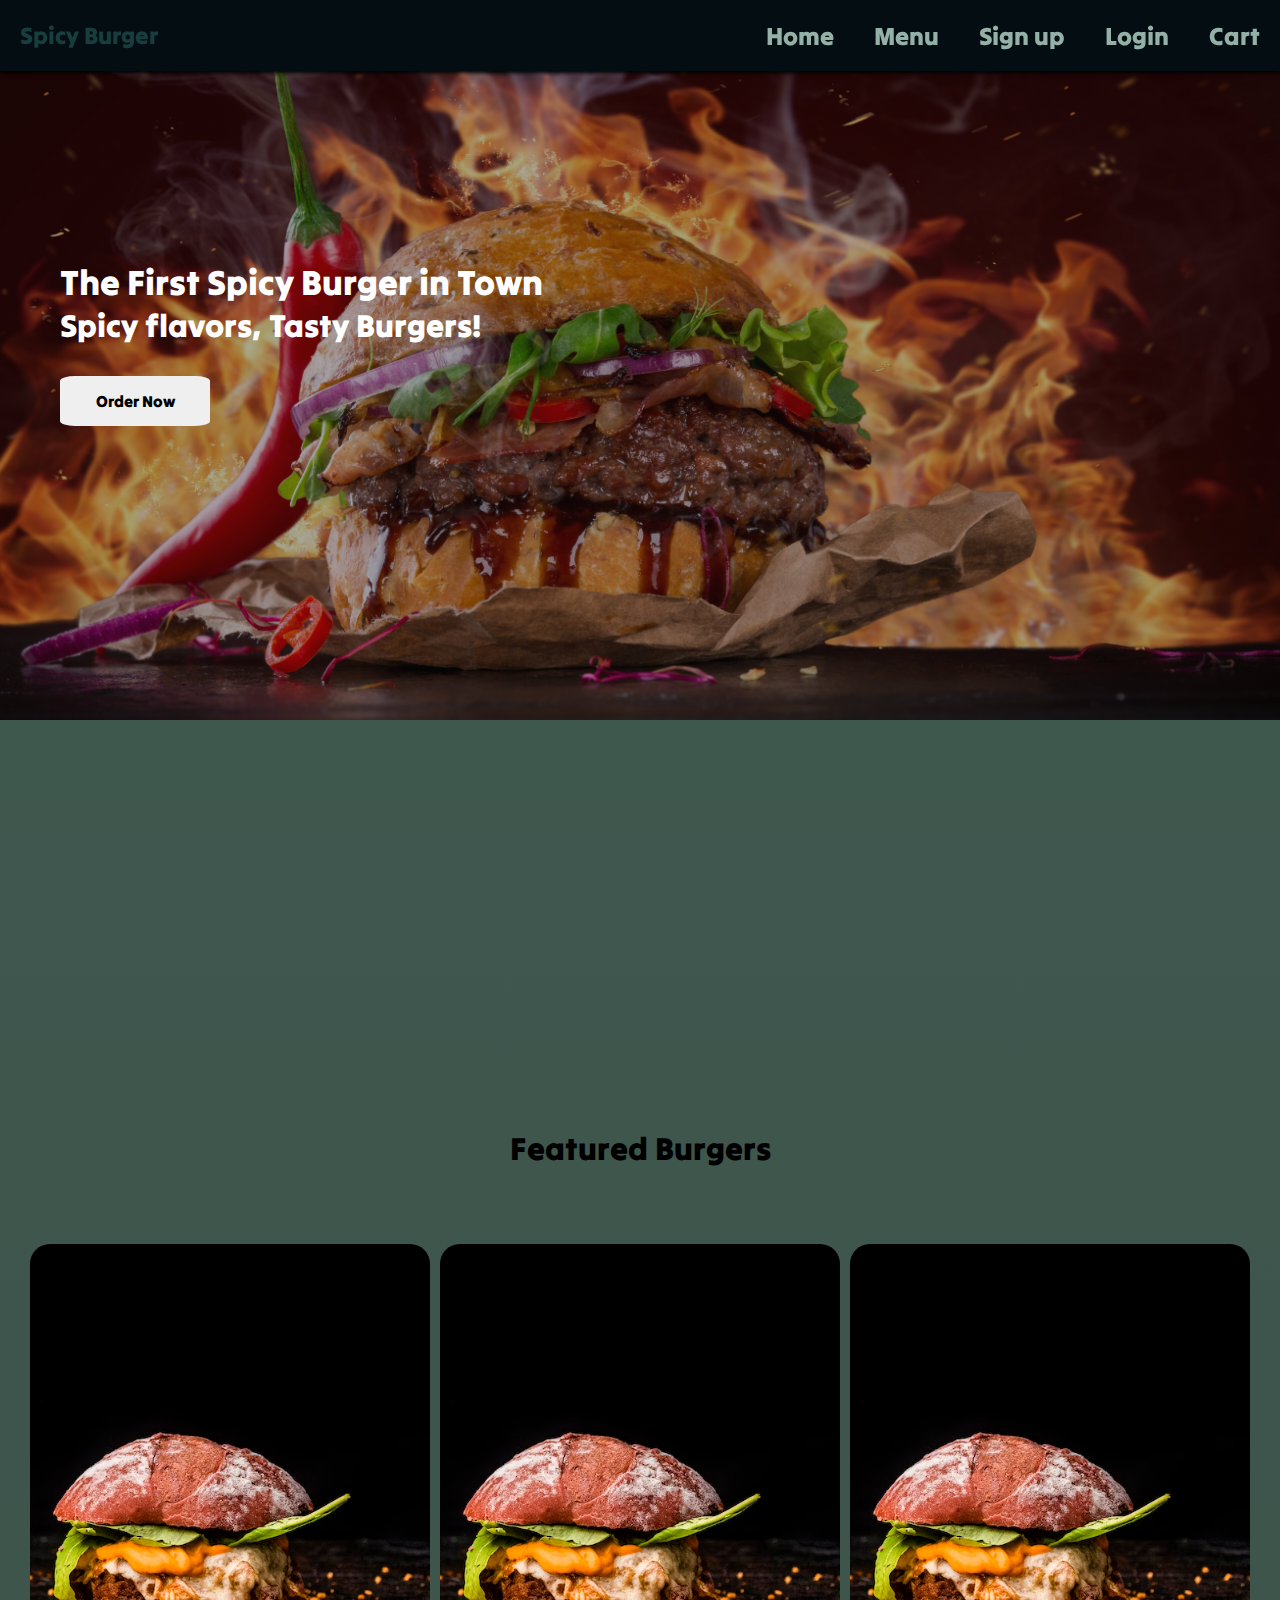
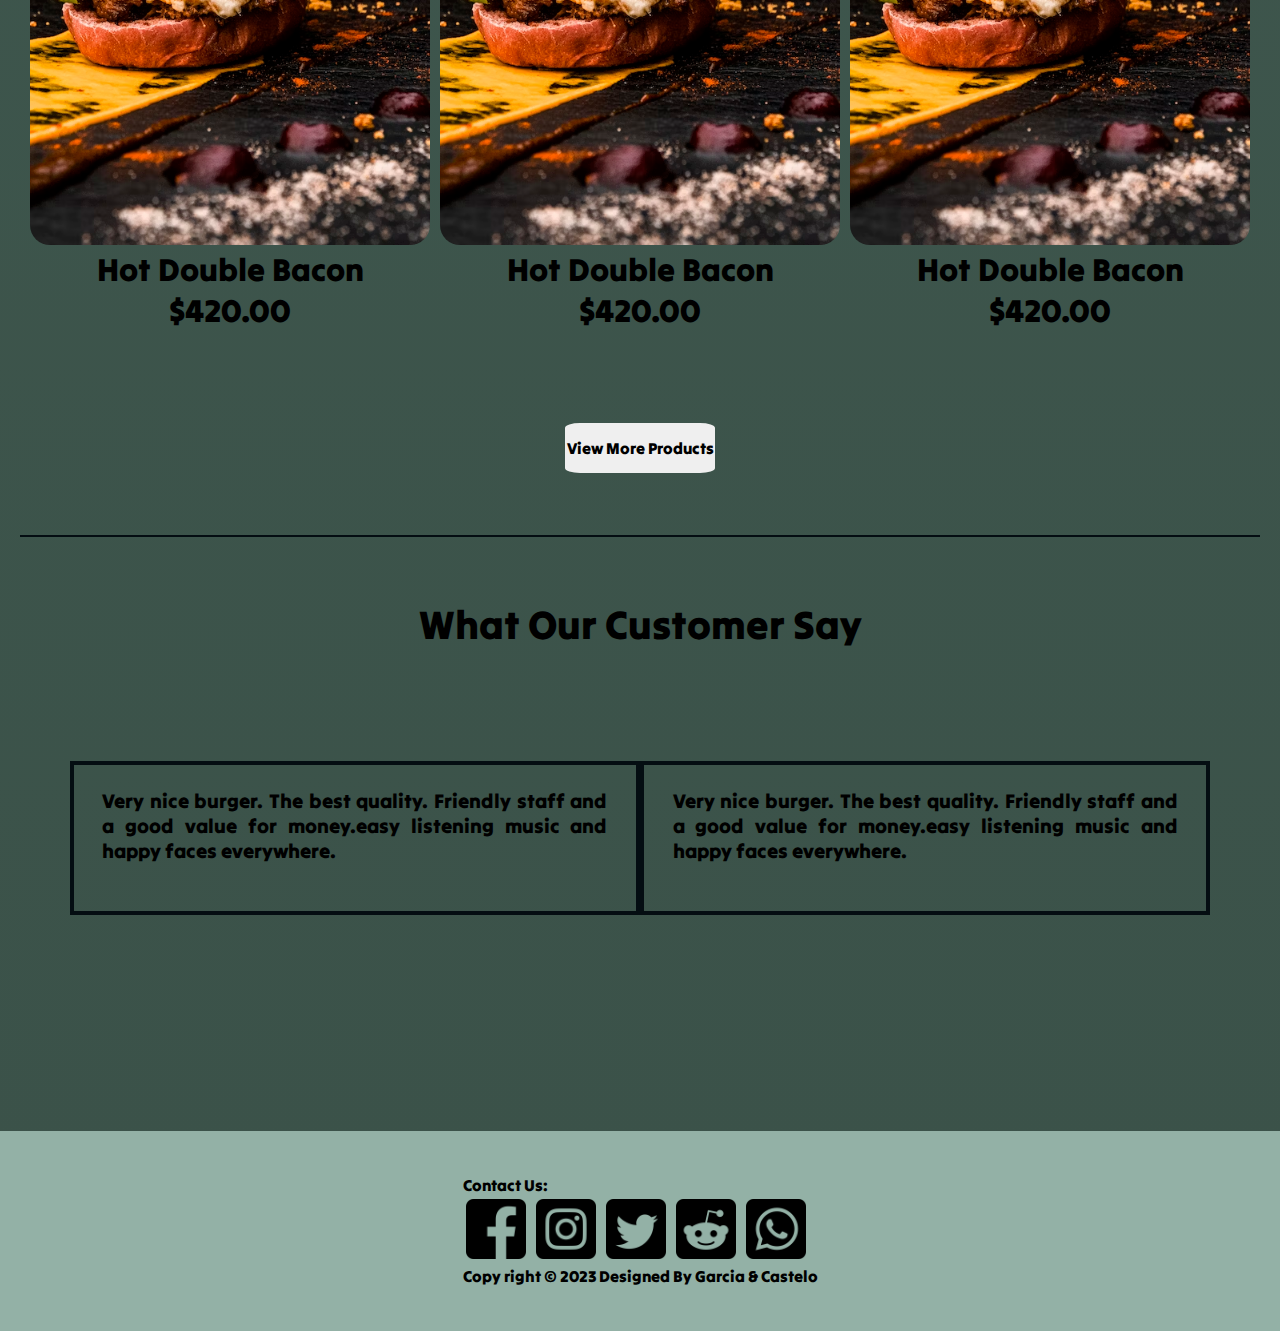
==== index.html @ d3bd5672 "Add files via upload" ====
<!DOCTYPE html>
<html lang="en">
<head>
    <meta charset="UTF-8">
    <meta name="viewport" content="width=device-width, initial-scale=1.0">
    <title>Document</title>
    <link rel="stylesheet" href="custom.css">
    <link rel="stylesheet" href="<link rel="preconnect" href="https://fonts.googleapis.com">
    <link rel="preconnect" href="https://fonts.gstatic.com" crossorigin>
    <link href="https://fonts.googleapis.com/css2?family=Roboto+Condensed:ital,wght@0,300;0,400;0,700;1,700&family=Roboto:wght@100;300;400;500;700&family=Tilt+Warp&display=swap" rel="stylesheet">
</head>
<body>
    <header >
        <nav>
            <a class="logo"  href=""> Spicy Burger</a>
            <ul>
                <li><a href="">Home</a></li>
                <li><a href="">Menu</a></li>
                <li><a href="">Sign up</a></li>
                <li><a href="">Login</a></li>
                <li><a href="">Cart</a></li>
            </ul>
        </nav>
    </header>
    <main>
        <section id="banner">
            <div class="banner-image">
                <h2>The First Spicy Burger in Town</h2>
                <p id="btitle">Spicy flavors, Tasty Burgers!</p>
                <button class="btn-order"><a href="">Order Now</a></button>
            </div>

        </section>

        <section>
            <h1 id="Feat">Featured Burgers</h1>
            
            <div class="banner1">
                <div>
                    <img src="./img/spicy-borgir.png" id="pic1">
                    <h4 id="feat-text">Hot Double Bacon</h4>
                    <h4 id="feat-text">$420.00</h4>
                </div>
                <div>
                    <img src="./img/spicy-borgir.png" id="pic1">
                    <h4 id="feat-text">Hot Double Bacon</h4>
                    <h4 id="feat-text">$420.00</h4>
                </div>
                <div>
                    <img src="./img/spicy-borgir.png" id="pic1">
                    <h4 id="feat-text">Hot Double Bacon</h4>
                    <h4 id="feat-text">$420.00</h4>
                </div>
            </div>
            <div class="btn2">
                <button class="btn-product"><a href="">View More Products</a></button>
            </div>

        </section>
        <div class="fborder">
            <div class="fborder2">
            </div>
        </div>
        <section >
            <h1 id="fback">What Our Customer Say</h1>
            <div class="fb">
                <div>
                    <p id="fb1">Very nice burger. The best quality. Friendly staff and a good value for money.easy listening music and happy faces everywhere.</p>
                </div>
                
                <div>
                    <p id="fb1">Very nice burger. The best quality. Friendly staff and a good value for money.easy listening music and happy faces everywhere.</p>
                </div>
            </div>
        </section>
       
    </main>
   <footer>
    <div class="border1">
        <div>
            <h3>Contact Us:</h3>
            <a href=""><img src="./img/fbicon.png" id="pic2" alt=""></a>
            <a href=""><img src="./img/instagram.png" id="pic2" alt=""></a>
            <a href=""><img src="./img/twitter.png" id="pic2" alt=""></a>
            <a href=""><img src="./img/reddit.png" id="pic2"></a>
            <a href=""><img src="./img/viber.png" id="pic2" alt=""></a>
            <p>Copy right © 2023 Designed By Garcia & Castelo </p>
        </div>
        </div>
    </div>
   </footer>
</body>
</html>
---- custom.css ----
*{
    font-family: 'Roboto', sans-serif;
    font-family: 'Roboto Condensed', sans-serif;
    font-family: 'Tilt Warp', cursive;
    padding: 0;
    margin: 0;
   
    font-size: 1em;
}

#btitle {
    font-size: 2em;
}

body{
    background-color: #5C8374;
    background-image: linear-gradient(rgba(14, 13, 13, 0.356),rgba(11, 11, 11, 0.411)),url('./img/hot-spicy-burger-ys2.jpg');
    height: 100%;
    width: auto;
    background-size: contain;
    background-repeat: no-repeat;
    
}

nav{
    display: flex;
    justify-content: space-between;
    align-items: center;
    box-shadow: 0 2px 4px black;
    position: fixed;
    width: 100%;
    background-color: #040D12;
}

nav ul {
    display: flex;
    list-style: none;

}

nav a{
    padding:0 20px;
    text-decoration: none;
    color: #93B1A6;
    font-size: 25px;
    transition: ease 1s;

}

nav a:hover{
    
    color: #183D3D;
}

.logo, .logo:hover{
    font-size: 1.5em;
    border: none;
    padding: 20px;
    
}

main {
    padding: 20px;
}

section#banner{
    height: calc(100vh - 66px)
}

div.banner-image{
    
    display: flex;
    align-items: flex-start;
    flex-direction: column;
    justify-content: center;
    padding: 40px;
    margin-top: 200px;

}


div.banner-image h2{
    color:#fff;
    font-size: 2.2em;
}

div.banner-image p{
    color:#fff;
    font: 2.2em;
    font-weight: 600;
}

div.banner-image p span{
    color: beige;
    font-weight: 600;
}

.btn-order{
    width: 150px;
    height: 50px;
    margin-top: 30px;
    border: none;
    border-radius: 10%;
}

.btn-order a{
    text-decoration: none;
    color: black;
}

.btn-order:hover{
    border: 3px solid ghostwhite;
}

#pic1{
    border-radius: 20px;
    width: 400px;

}

div.banner1{
    display: flex;
    align-items: center;
    justify-content: space-evenly;

    
}
#Feat{
    font-size: 2em;
    text-align: center;
    padding: 6%;
}
#feat-text{
    
   font-size: 2em;
   text-align: center;
    }

.fb{
    height: 300px;
    width: auto;
    font-size: 20px;
    display: flex;
    text-align: justify;
    padding: 4%;
}
#fb1{
    border: 4px solid #040D12;
    height: 100px;
    padding: 4% 5%;
}


.btn2{
    display: flex;
    justify-content: center;
    padding: 5% 5%;
}
.btn-product{
    width: 150px;
    height: 50px;
    margin-top: 30px;
    border: none;
    border-radius: 10%;
}

.btn-product a{
    text-decoration: none;
    color: black;
   
}

.btn-product:hover{
    border: 3px solid ghostwhite;
    color: #93B1A6;
}

.fborder{
    display: flex;
    justify-content: center;
   

}
.fborder2 {
    background-color: #040D12;
    width: 100%;
    height: 2px;
    display: flex;
}
#fback{
    padding: 5%;
    font-size: 40px;
    display: flex;
    justify-content: center;
}

.border1{
    background-color: #93B1A6;
    display: flex;
    justify-content: center;
    align-items: center;
    width: 100%;
    height: 200px;
    
}
#pic2{
    height: 60px;
    width: 60px;
    margin: 1%;
}
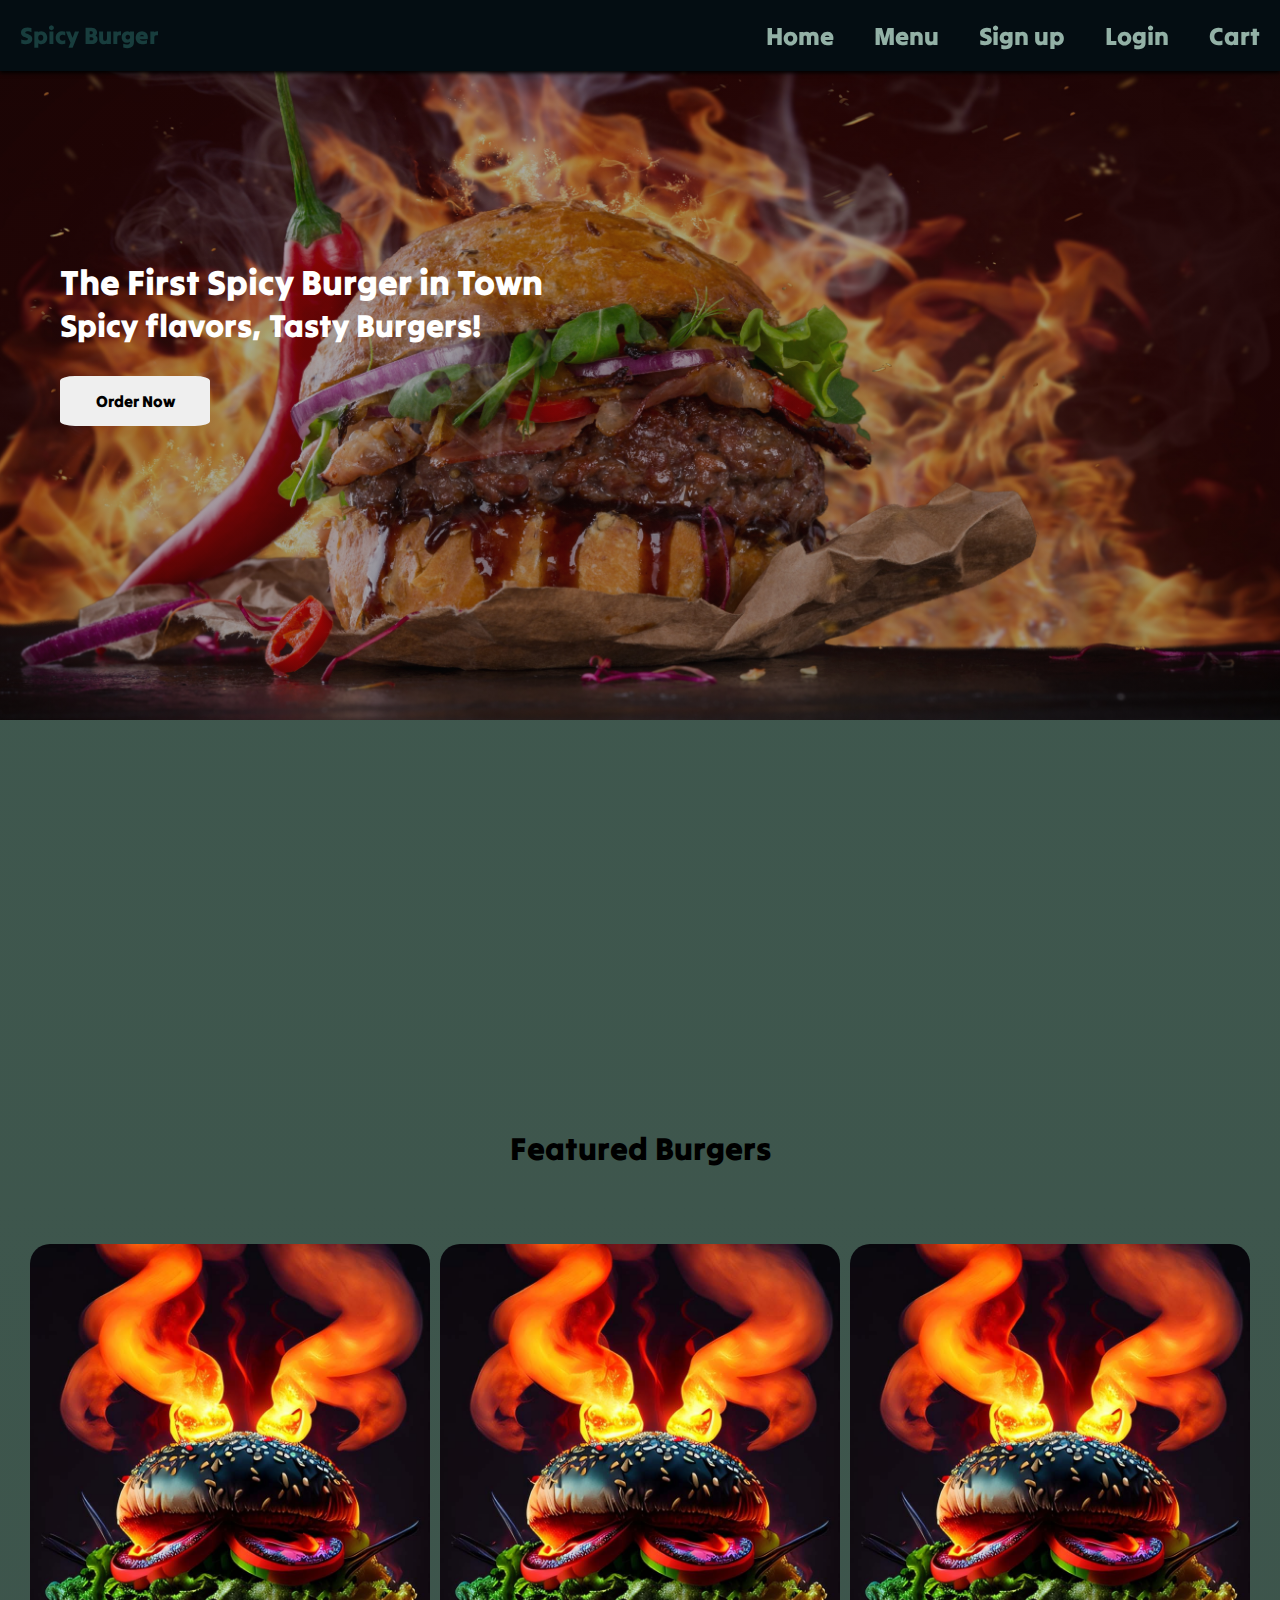
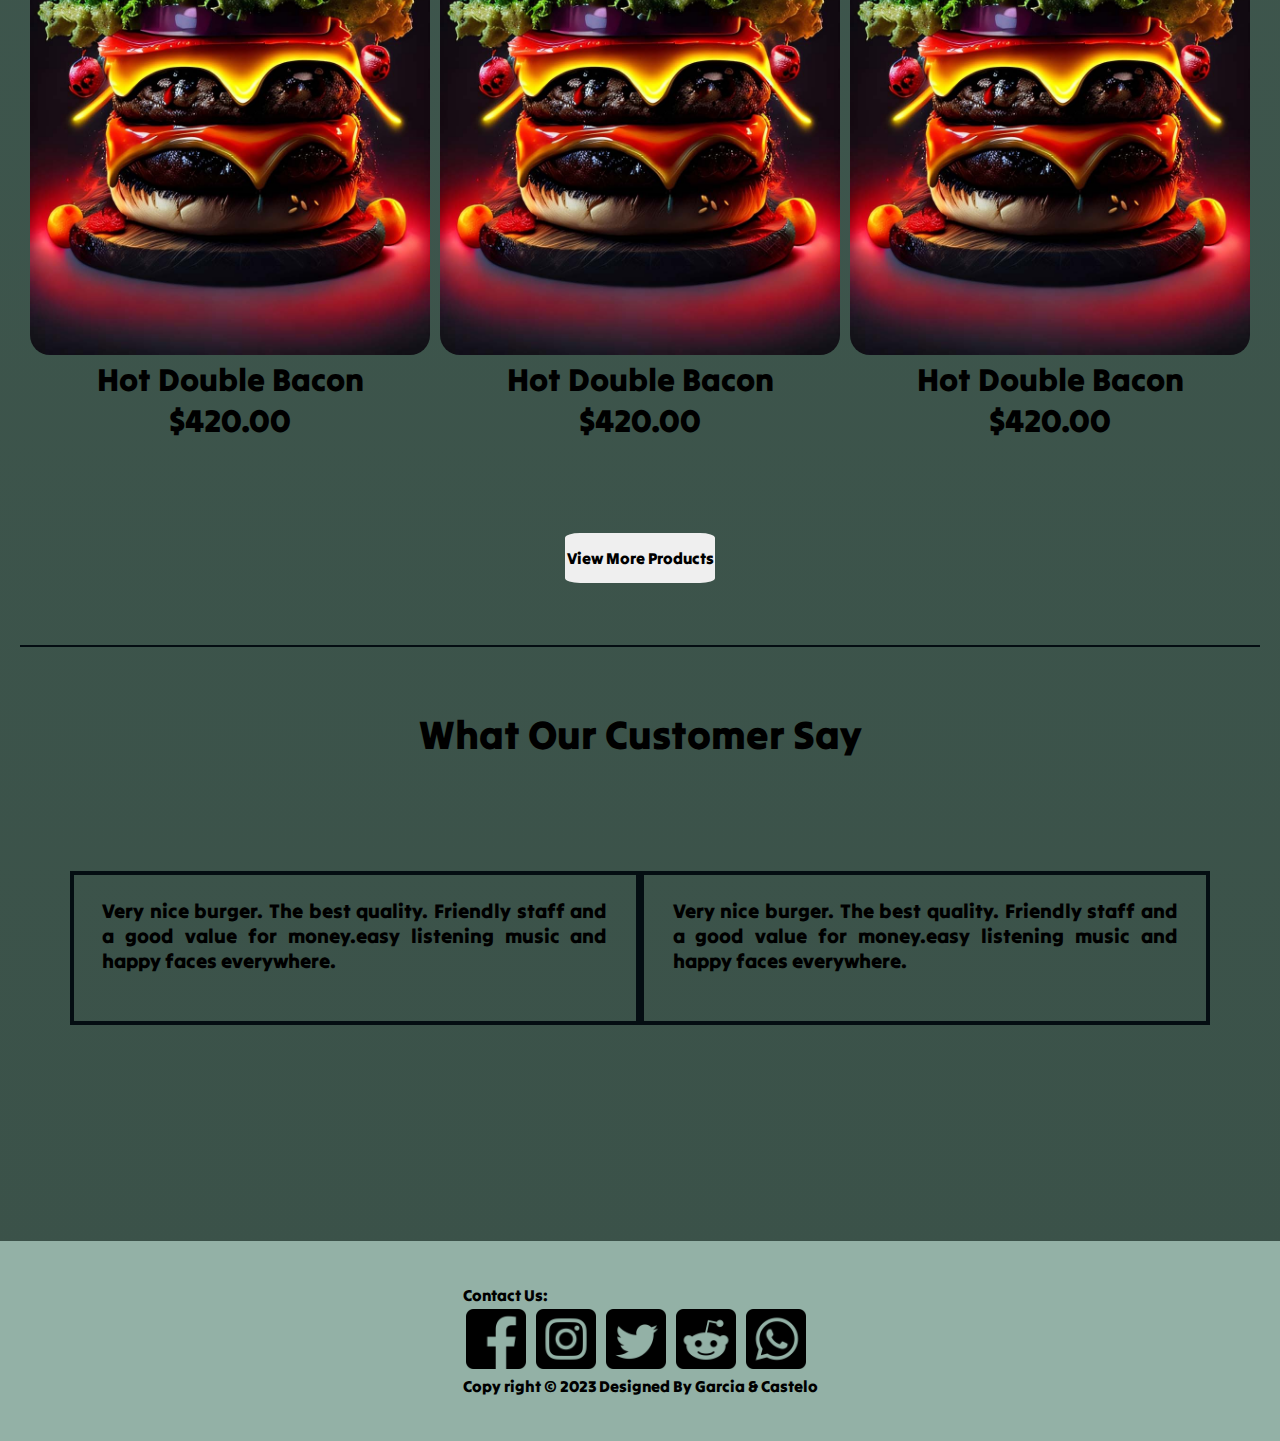
==== commit bf96a683: "Add files via upload" ====
--- a/index.html
+++ b/index.html
@@ -37,17 +37,17 @@
             
             <div class="banner1">
                 <div>
-                    <img src="./img/spicy-borgir.png" id="pic1">
+                    <img src="./img/6448a64f2044e.jpg" id="pic1">
                     <h4 id="feat-text">Hot Double Bacon</h4>
                     <h4 id="feat-text">$420.00</h4>
                 </div>
                 <div>
-                    <img src="./img/spicy-borgir.png" id="pic1">
+                    <img src="./img/6448a64f2044e.jpg" id="pic1">
                     <h4 id="feat-text">Hot Double Bacon</h4>
                     <h4 id="feat-text">$420.00</h4>
                 </div>
                 <div>
-                    <img src="./img/spicy-borgir.png" id="pic1">
+                    <img src="./img/6448a64f2044e.jpg" id="pic1">
                     <h4 id="feat-text">Hot Double Bacon</h4>
                     <h4 id="feat-text">$420.00</h4>
                 </div>
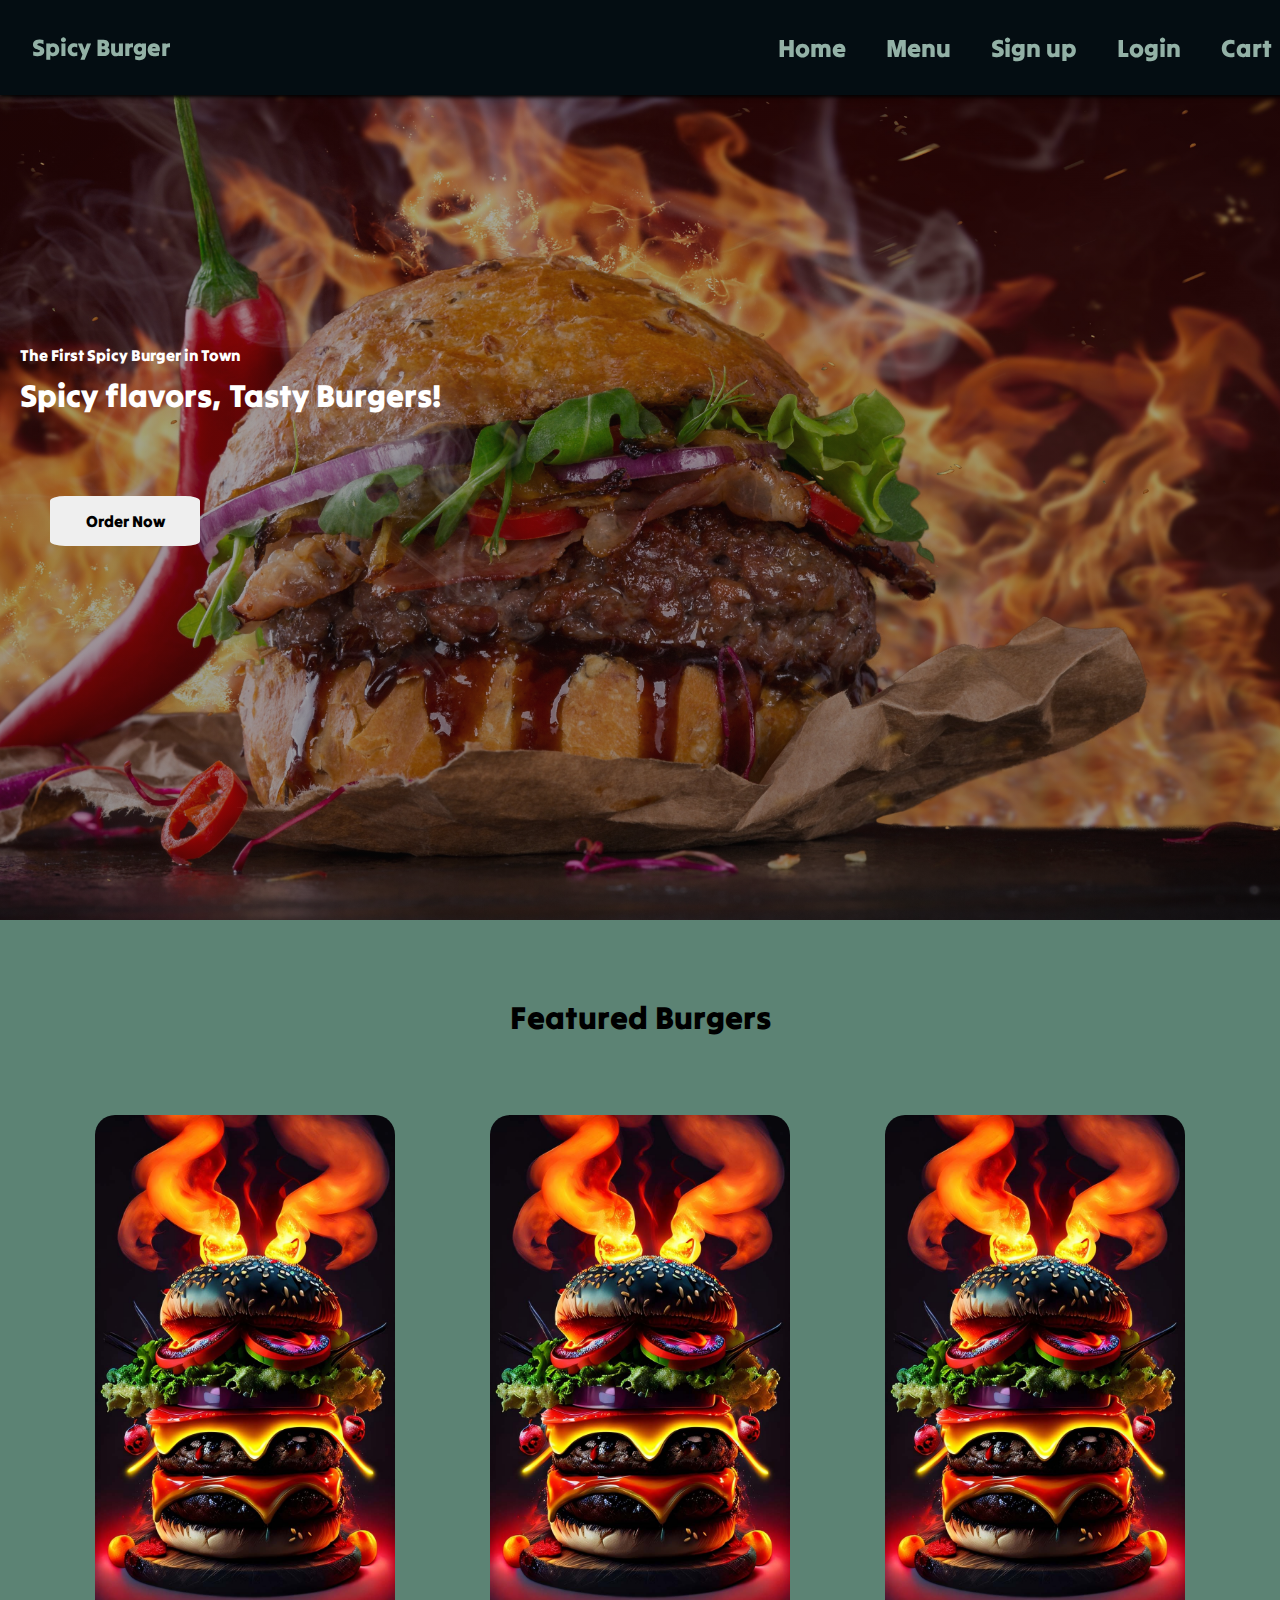
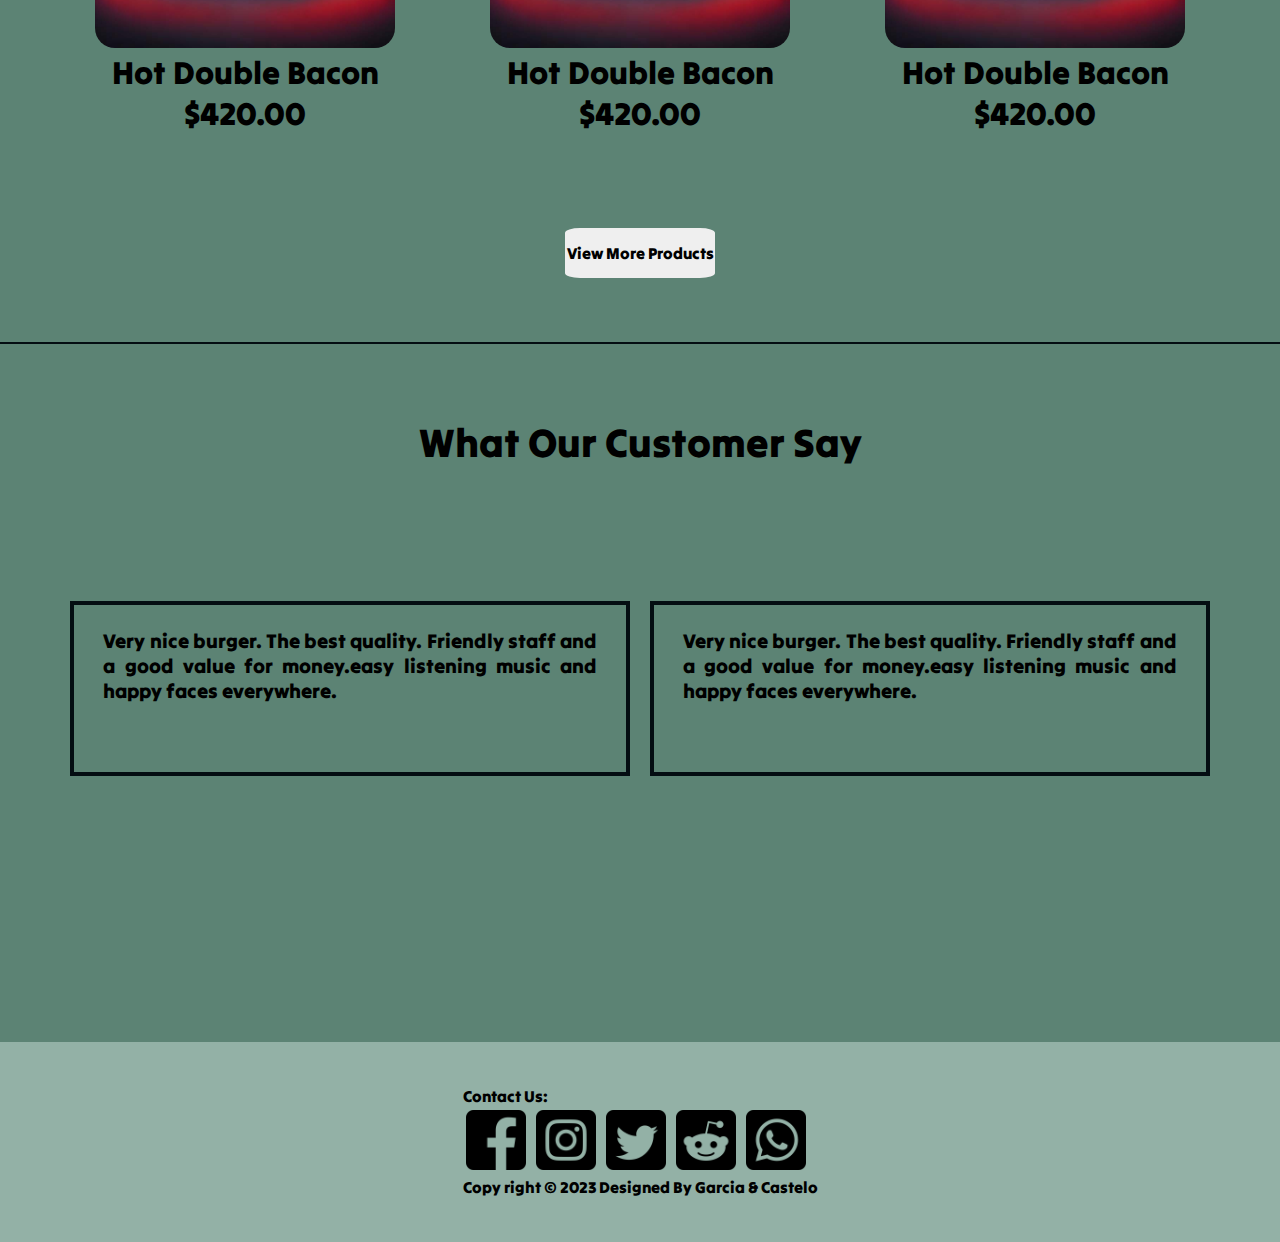
==== commit 82ac7569: "Add files via upload" ====
--- a/index.html
+++ b/index.html
@@ -5,13 +5,15 @@
     <meta name="viewport" content="width=device-width, initial-scale=1.0">
     <title>Document</title>
     <link rel="stylesheet" href="custom.css">
-    <link rel="stylesheet" href="<link rel="preconnect" href="https://fonts.googleapis.com">
+    <link rel="preconnect" href="https://fonts.googleapis.com">
     <link rel="preconnect" href="https://fonts.gstatic.com" crossorigin>
     <link href="https://fonts.googleapis.com/css2?family=Roboto+Condensed:ital,wght@0,300;0,400;0,700;1,700&family=Roboto:wght@100;300;400;500;700&family=Tilt+Warp&display=swap" rel="stylesheet">
+    <link rel="stylesheet" href="https://cdnjs.cloudflare.com/ajax/libs/font-awesome/4.7.0/css/font-awesome.min.css">
+    
 </head>
 <body>
     <header >
-        <nav>
+        <nav class="nav-bar">
             <a class="logo"  href=""> Spicy Burger</a>
             <ul>
                 <li><a href="">Home</a></li>
@@ -19,14 +21,28 @@
                 <li><a href="">Sign up</a></li>
                 <li><a href="">Login</a></li>
                 <li><a href="">Cart</a></li>
+                
             </ul>
+            <button class="burger"> 
+                <i class="fa fa-bars"></i>
+            </button>
         </nav>
     </header>
+    <div class="nav-menu">
+        
+           <a href="">Home</a>
+            <a href="">Menu</a>
+            <a href="">Sign up</a>
+            <a href="">Login</a>
+            <a href="">Cart</a>
+    </div>
     <main>
         <section id="banner">
-            <div class="banner-image">
+            <div >
                 <h2>The First Spicy Burger in Town</h2>
                 <p id="btitle">Spicy flavors, Tasty Burgers!</p>
+            </div>
+            <div class="banner-but">
                 <button class="btn-order"><a href="">Order Now</a></button>
             </div>
 
@@ -61,7 +77,7 @@
             <div class="fborder2">
             </div>
         </div>
-        <section >
+        <section class="feedback">
             <h1 id="fback">What Our Customer Say</h1>
             <div class="fb">
                 <div>
@@ -89,5 +105,6 @@
         </div>
     </div>
    </footer>
+   <script src="click.js"></script>
 </body>
 </html>--- a/custom.css
+++ b/custom.css
@@ -4,7 +4,6 @@
     font-family: 'Tilt Warp', cursive;
     padding: 0;
     margin: 0;
-   
     font-size: 1em;
 }
 
@@ -14,7 +13,6 @@
 
 body{
     background-color: #5C8374;
-    background-image: linear-gradient(rgba(14, 13, 13, 0.356),rgba(11, 11, 11, 0.411)),url('./img/hot-spicy-burger-ys2.jpg');
     height: 100%;
     width: auto;
     background-size: contain;
@@ -23,6 +21,7 @@
 }
 
 nav{
+    z-index: 100;
     display: flex;
     justify-content: space-between;
     align-items: center;
@@ -30,11 +29,6 @@
     position: fixed;
     width: 100%;
     background-color: #040D12;
-}
-
-nav ul {
-    display: flex;
-    list-style: none;
 
 }
 
@@ -43,14 +37,52 @@
     text-decoration: none;
     color: #93B1A6;
     font-size: 25px;
-    transition: ease 1s;
-
-}
-
-nav a:hover{
-    
-    color: #183D3D;
-}
+    transition: ease .5s;
+
+}
+
+.nav-menu {
+    position:fixed;
+    top: 0;
+    left: 100%;
+    display: block;
+    width: 100%;
+    height: 100%;
+    background-color: #5C8374;
+    padding-top: 30%;
+    transition: ease .5s;
+    list-style: none;
+}
+
+.nav-menu a{
+    display: list-item;
+    text-align: center;
+    padding: 4%;
+    text-decoration: none;
+    color: black;
+}
+
+.nav-menu.is-active{
+ left: 0;
+}
+
+
+nav ul {
+    display: none;
+    list-style: none;
+}
+
+
+.burger{
+    display: block;
+    color: #fff;
+    font-size: 1.5em;
+    margin-right: 10px;
+    border:none;
+    background: none;
+}
+
+
 
 .logo, .logo:hover{
     font-size: 1.5em;
@@ -59,22 +91,29 @@
     
 }
 
-main {
-    padding: 20px;
-}
+
 
 section#banner{
-    height: calc(100vh - 66px)
-}
-
-div.banner-image{
+    display: flex;
+    align-items: center;
+    height: calc(100vh);
+    background-size: cover;
+    background-position: center;
+    background-repeat: no-repeat;
+    background-image: linear-gradient(rgba(14, 13, 13, 0.356),rgba(11, 11, 11, 0.411)),url('./img/hot-spicy-burger-ys2.jpg');
+    color: #fff;
+    flex-direction: column;
+    justify-content: center;
+    
+}
+
+div.banner-but{
     
     display: flex;
     align-items: flex-start;
     flex-direction: column;
     justify-content: center;
     padding: 40px;
-    margin-top: 200px;
 
 }
 
@@ -114,13 +153,15 @@
 
 #pic1{
     border-radius: 20px;
-    width: 400px;
+    height: auto;
+    width: 300px;
 
 }
 
 div.banner1{
     display: flex;
     align-items: center;
+    flex-direction: column;
     justify-content: space-evenly;
 
     
@@ -136,18 +177,34 @@
    text-align: center;
     }
 
+.feedback{
+    padding: 10px;
+}
+
 .fb{
-    height: 300px;
+    height: 400px;
     width: auto;
     font-size: 20px;
     display: flex;
     text-align: justify;
     padding: 4%;
-}
+    flex-direction: column;
+    justify-content: space-between;
+}
+
+.fb div{
+    margin-top: 10px;
+    
+}
+
 #fb1{
     border: 4px solid #040D12;
-    height: 100px;
+    height: 120px;
     padding: 4% 5%;
+    font-size: 1em;
+    font-weight: 100;
+    margin: 10px;
+    
 }
 
 
@@ -209,4 +266,78 @@
     margin: 1%;
 }
 
-
+@media screen and (min-width: 768px){
+    div.banner1{
+        flex-direction: row;
+        flex-wrap: wrap;
+    }
+
+    section#banner{
+    align-items: flex-start;
+    flex-direction: column;
+    justify-content: center;
+    padding: 10px;
+    }
+    .fb{
+        flex-direction: row;
+    }
+
+    nav{
+        display: flex;
+        justify-content: space-between;
+        align-items: center;
+        padding: 12px;
+        box-shadow: 0 2px 4px black;
+    }
+
+    h2{
+        margin: 10px;
+    }
+    #btitle{
+        margin: 10px;
+    }
+
+    .burger{
+        display: none;
+    }
+    nav ul {
+        display: flex;
+    }
+
+    nav a{
+        padding:0 20px;
+        text-decoration: none;
+        color: #93B1A6;
+        font-size: 25px;
+        transition: ease 1s;
+    
+    }
+
+    nav a:hover{
+        
+        color: #183D3D;
+    }
+}
+
+@media  screen and (min-width: 992px) {
+    .burger{
+        display: none;
+    }
+    nav ul {
+        display: flex;
+    }
+
+    nav a{
+        padding:0 20px;
+        text-decoration: none;
+        color: #93B1A6;
+        font-size: 25px;
+        transition: ease 1s;
+    
+    }
+
+    nav a:hover{
+        
+        color: #183D3D;
+    }
+}